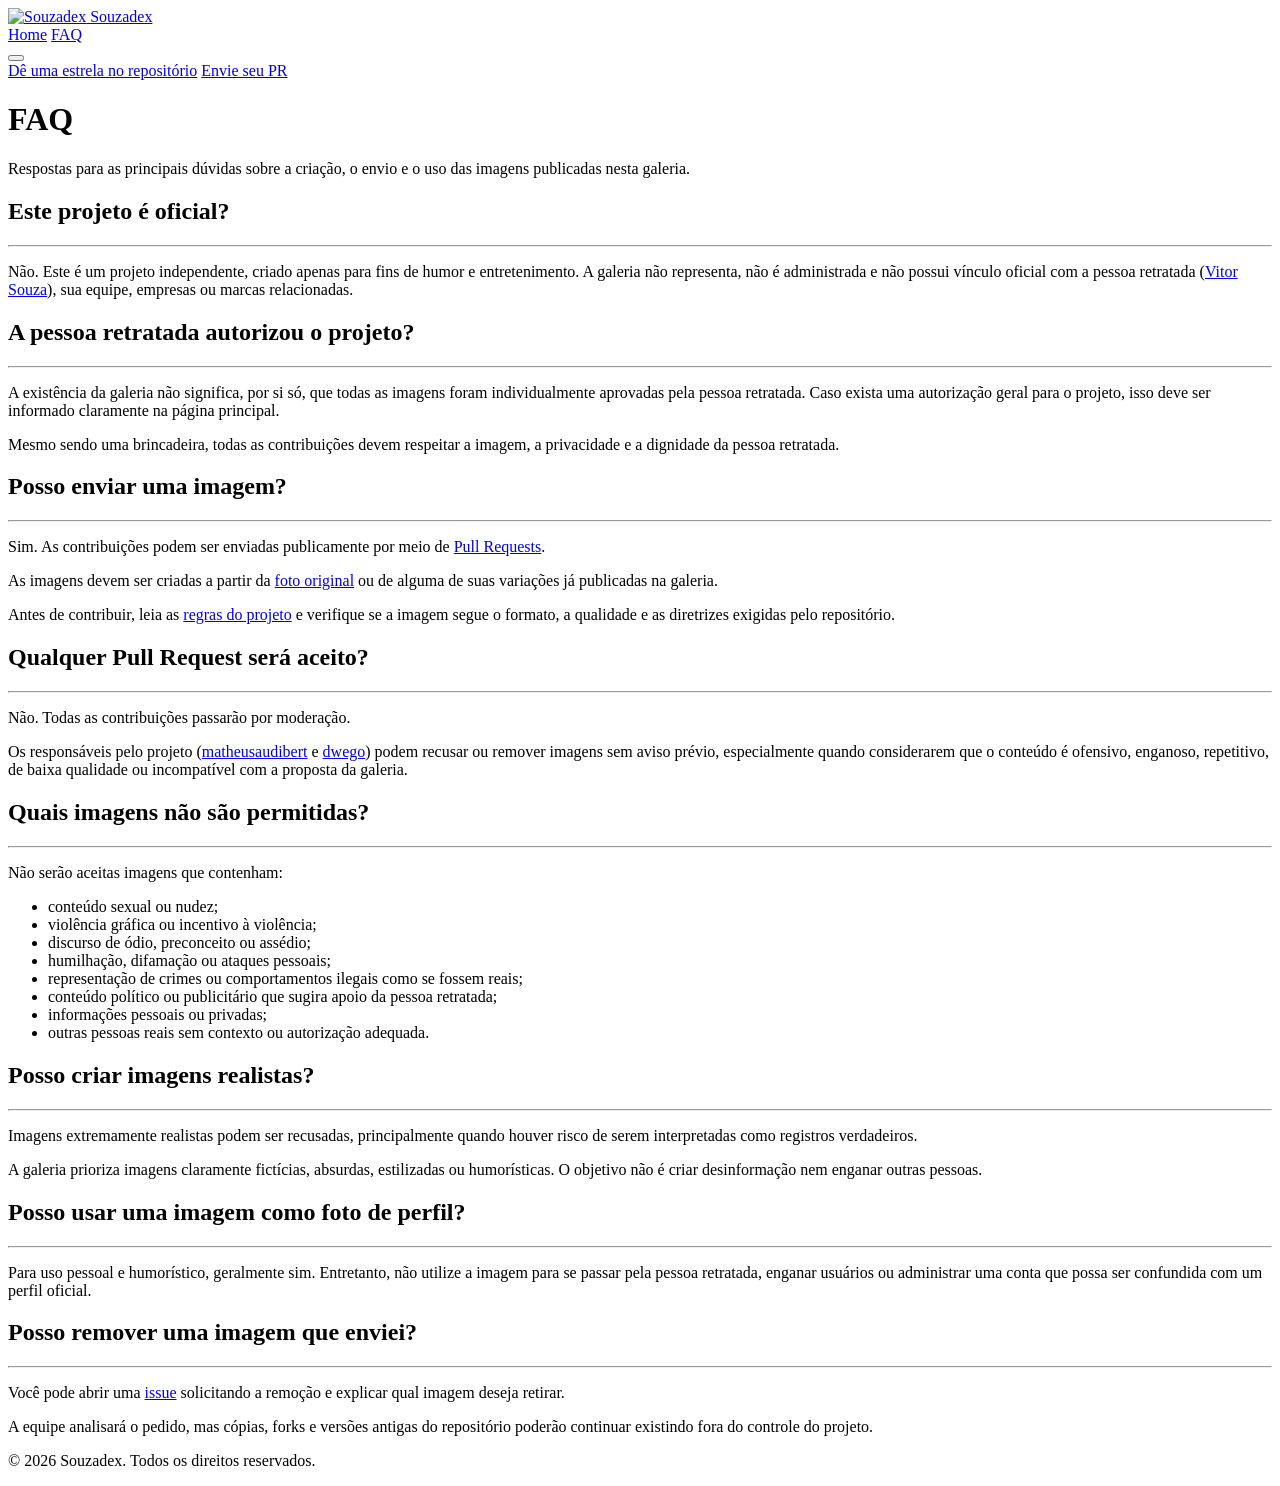
==== faq.html @ e67b4b1d "Refactor code structure for improved readability and maintainability" ====
<!DOCTYPE html>
<html lang="pt-BR">

<head>
  <meta charset="utf-8">
  <meta name="viewport" content="width=device-width, initial-scale=1">
  <title>Souzadex</title>
  <meta name="description" content="Galeria de fotos de IA do @souzaa.dev">
  <meta property="og:type" content="website">
  <meta property="og:title" content="Souzadex">
  <meta property="og:description" content="Galeria de fotos de IA do @souzaa.dev">
  <meta property="og:url" content="https://souzadex.vercel.app/faq.html">
  <meta property="og:image" content="https://souzadex.vercel.app/assets/preview.png">
  <meta property="og:image:width" content="968">
  <meta property="og:image:height" content="443">
  <meta name="twitter:card" content="summary_large_image">
  <meta name="twitter:title" content="Souzadex">
  <meta name="twitter:description" content="Galeria de fotos de IA do @souzaa.dev">
  <meta name="twitter:image" content="https://souzadex.vercel.app/assets/preview.png">
  <link rel="icon" href="assets/icon.ico" type="image/x-icon">
  <link rel="stylesheet" href="styles/style.css">
</head>

<body>
  <header class="header">
    <div class="container header-inner">
      <a class="brand" href="./">
        <img class="brand-mark" src="assets/logo.png" alt="Souzadex" width="42" height="42">
        Souzadex
      </a>
      <nav class="header-nav">
        <a href="index.html">Home</a>
        <a href="faq.html">FAQ</a>
      </nav>
      <button class="menu-toggle" type="button" aria-label="Abrir menu" aria-expanded="false">
        <span></span>
        <span></span>
        <span></span>
      </button>
      <nav class="header-links">
        <a href="https://github.com/matheusaudibert/souzadex" target="_blank" rel="noopener">Dê uma estrela
          no repositório</a>
        <a href="https://github.com/matheusaudibert/souzadex/blob/main/CONTRIBUTING.md#enviando-um-souza"
          target="_blank" rel="noopener">Envie seu PR</a>
      </nav>
    </div>
  </header>

  <main class="container faq">
    <h1 class="faq-title">FAQ</h1>
    <p class="faq-subtitle">Respostas para as principais dúvidas sobre a criação, o envio e o uso das imagens
      publicadas nesta galeria.</p>

    <section class="faq-item">
      <h2>Este projeto é oficial?</h2>
      <hr>
      <p>Não. Este é um projeto independente, criado apenas para fins de humor e entretenimento. A galeria não
        representa, não é administrada e não possui vínculo oficial com a pessoa retratada (<a
          href="https://github.com/vsouzx" target="_blank" rel="noopener">Vitor Souza</a>), sua equipe, empresas ou
        marcas relacionadas.</p>
    </section>

    <section class="faq-item">
      <h2>A pessoa retratada autorizou o projeto?</h2>
      <hr>
      <p>A existência da galeria não significa, por si só, que todas as imagens foram individualmente aprovadas pela
        pessoa retratada. Caso exista uma autorização geral para o projeto, isso deve ser informado claramente na
        página principal.</p>
      <p>Mesmo sendo uma brincadeira, todas as contribuições devem respeitar a imagem, a privacidade e a dignidade da
        pessoa retratada.</p>
    </section>

    <section class="faq-item">
      <h2>Posso enviar uma imagem?</h2>
      <hr>
      <p>Sim. As contribuições podem ser enviadas publicamente por meio de <a
          href="https://github.com/matheusaudibert/souzadex/pulls" target="_blank" rel="noopener">Pull Requests</a>.</p>
      <p>As imagens devem ser criadas a partir da <a href="souza.html?foto=original.jpeg">foto original</a> ou de
        alguma de suas variações já publicadas na galeria.</p>
      <p>Antes de contribuir, leia as <a href="https://github.com/matheusaudibert/souzadex/blob/main/CONTRIBUTING.md"
          target="_blank" rel="noopener">regras do projeto</a> e verifique se a imagem segue o formato, a qualidade e as
        diretrizes exigidas pelo repositório.</p>
    </section>

    <section class="faq-item">
      <h2>Qualquer Pull Request será aceito?</h2>
      <hr>
      <p>Não. Todas as contribuições passarão por moderação.</p>
      <p>Os responsáveis pelo projeto (<a href="https://github.com/matheusaudibert" target="_blank"
          rel="noopener">matheusaudibert</a> e <a href="https://github.com/dwego" target="_blank"
          rel="noopener">dwego</a>) podem recusar ou remover imagens sem aviso prévio, especialmente quando
        considerarem que o conteúdo é ofensivo, enganoso, repetitivo, de baixa qualidade ou incompatível com a proposta
        da galeria.</p>
    </section>

    <section class="faq-item">
      <h2>Quais imagens não são permitidas?</h2>
      <hr>
      <p>Não serão aceitas imagens que contenham:</p>
      <ul>
        <li>conteúdo sexual ou nudez;</li>
        <li>violência gráfica ou incentivo à violência;</li>
        <li>discurso de ódio, preconceito ou assédio;</li>
        <li>humilhação, difamação ou ataques pessoais;</li>
        <li>representação de crimes ou comportamentos ilegais como se fossem reais;</li>
        <li>conteúdo político ou publicitário que sugira apoio da pessoa retratada;</li>
        <li>informações pessoais ou privadas;</li>
        <li>outras pessoas reais sem contexto ou autorização adequada.</li>
      </ul>
    </section>

    <section class="faq-item">
      <h2>Posso criar imagens realistas?</h2>
      <hr>
      <p>Imagens extremamente realistas podem ser recusadas, principalmente quando houver risco de serem interpretadas
        como registros verdadeiros.</p>
      <p>A galeria prioriza imagens claramente fictícias, absurdas, estilizadas ou humorísticas. O objetivo não é criar
        desinformação nem enganar outras pessoas.</p>
    </section>

    <section class="faq-item">
      <h2>Posso usar uma imagem como foto de perfil?</h2>
      <hr>
      <p>Para uso pessoal e humorístico, geralmente sim. Entretanto, não utilize a imagem para se passar pela pessoa
        retratada, enganar usuários ou administrar uma conta que possa ser confundida com um perfil oficial.</p>
    </section>

    <section class="faq-item">
      <h2>Posso remover uma imagem que enviei?</h2>
      <hr>
      <p>Você pode abrir uma <a href="https://github.com/matheusaudibert/souzadex/issues" target="_blank"
          rel="noopener">issue</a> solicitando a remoção e explicar qual imagem deseja retirar.</p>
      <p>A equipe analisará o pedido, mas cópias, forks e versões antigas do repositório poderão continuar existindo
        fora do controle do projeto.</p>
    </section>
  </main>

  <footer class="footer">
    <div class="container">
      <p>© 2026 Souzadex. Todos os direitos reservados.</p>
    </div>
  </footer>

  <script src="scripts/menu.js"></script>
</body>

</html>
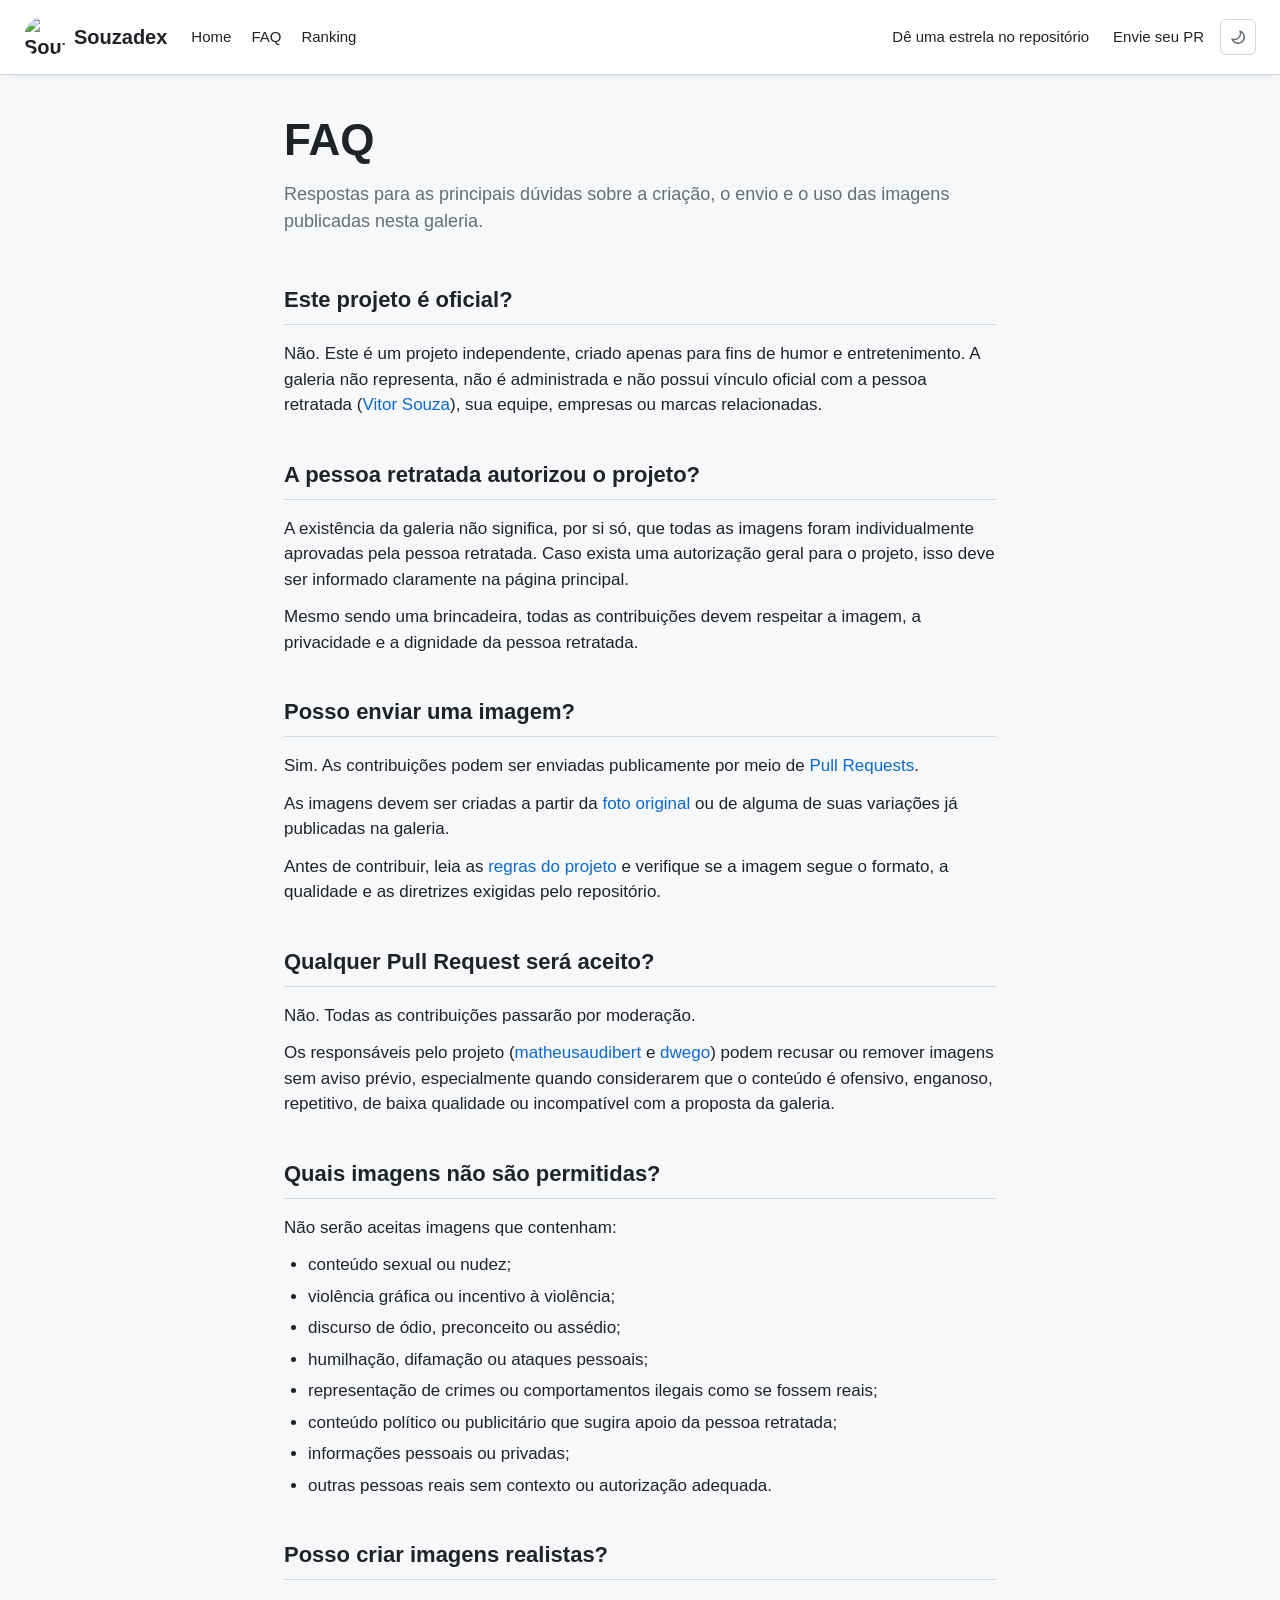
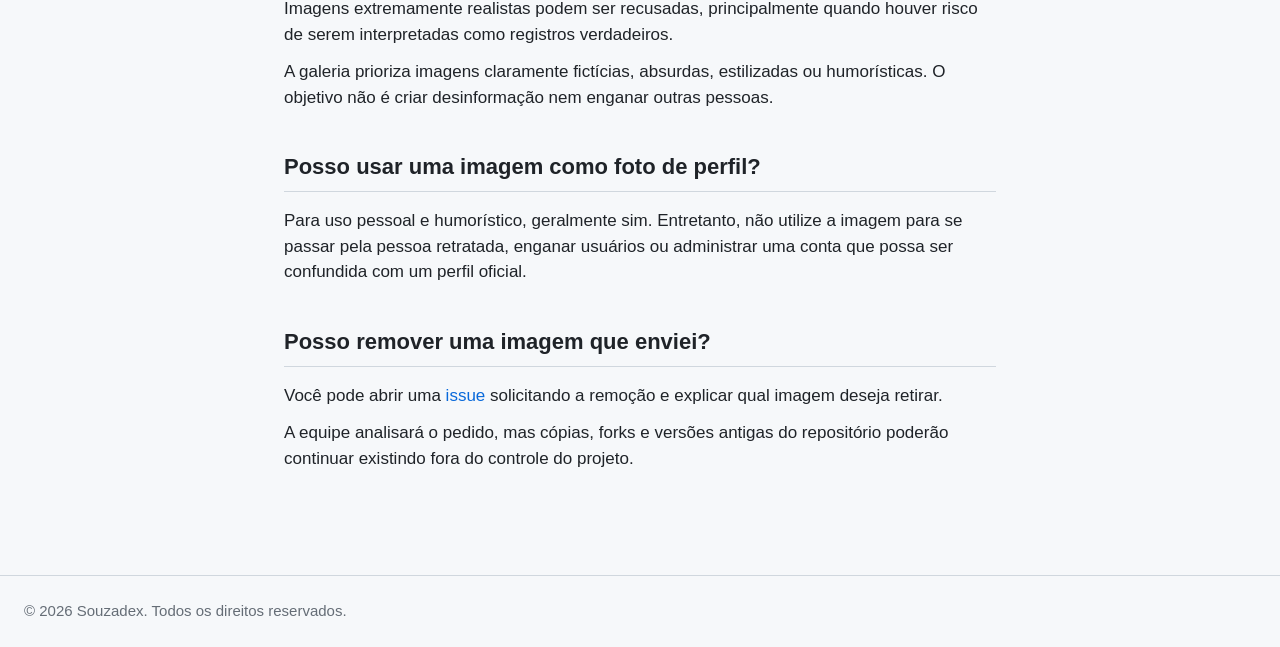
==== commit a16e462c: "Merge pull request #50 from matheusaudibert/feature/dark-mode feat: implement dark mode toggle funct" ====
--- a/faq.html
+++ b/faq.html
@@ -19,6 +19,7 @@
   <meta name="twitter:image" content="https://souzadex.vercel.app/assets/preview.png">
   <link rel="icon" href="assets/icon.ico" type="image/x-icon">
   <link rel="stylesheet" href="styles/style.css">
+  <script src="scripts/theme.js"></script>
 </head>
 
 <body>
@@ -31,6 +32,7 @@
       <nav class="header-nav">
         <a href="index.html">Home</a>
         <a href="faq.html">FAQ</a>
+        <a href="ranking.html">Ranking</a>
       </nav>
       <button class="menu-toggle" type="button" aria-label="Abrir menu" aria-expanded="false">
         <span></span>
@@ -43,6 +45,14 @@
         <a href="https://github.com/matheusaudibert/souzadex/blob/main/CONTRIBUTING.md#enviando-um-souza"
           target="_blank" rel="noopener">Envie seu PR</a>
       </nav>
+      <button class="theme-toggle" type="button" aria-label="Alternar tema">
+        <svg class="icon-moon" width="16" height="16" viewBox="0 0 16 16" fill="currentColor" aria-hidden="true">
+          <path d="M9.598 1.591a.749.749 0 0 1 .785-.175 7.001 7.001 0 1 1-8.967 8.967.75.75 0 0 1 .961-.96 5.5 5.5 0 0 0 7.046-7.046.75.75 0 0 1 .175-.786Zm1.616 1.945a7 7 0 0 1-7.678 7.678 5.499 5.499 0 1 0 7.678-7.678Z"/>
+        </svg>
+        <svg class="icon-sun" width="16" height="16" viewBox="0 0 16 16" fill="currentColor" aria-hidden="true">
+          <path d="M8 12a4 4 0 1 1 0-8 4 4 0 0 1 0 8Zm0-1.5a2.5 2.5 0 1 0 0-5 2.5 2.5 0 0 0 0 5Zm5.657-8.157a.75.75 0 0 1 0 1.061l-1.061 1.06a.749.749 0 0 1-1.275-.326.749.749 0 0 1 .215-.734l1.06-1.06a.75.75 0 0 1 1.06 0Zm-9.193 9.193a.75.75 0 0 1 0 1.06l-1.06 1.061a.75.75 0 1 1-1.061-1.06l1.06-1.061a.75.75 0 0 1 1.061 0ZM8 0a.75.75 0 0 1 .75.75v1.5a.75.75 0 0 1-1.5 0V.75A.75.75 0 0 1 8 0ZM3 8a.75.75 0 0 1-.75.75H.75a.75.75 0 0 1 0-1.5h1.5A.75.75 0 0 1 3 8Zm13 0a.75.75 0 0 1-.75.75h-1.5a.75.75 0 0 1 0-1.5h1.5A.75.75 0 0 1 16 8Zm-8 5a.75.75 0 0 1 .75.75v1.5a.75.75 0 0 1-1.5 0v-1.5A.75.75 0 0 1 8 13Zm3.536-1.464a.75.75 0 0 1 1.06 0l1.061 1.06a.75.75 0 0 1-1.06 1.061l-1.061-1.06a.75.75 0 0 1 0-1.061ZM2.343 2.343a.75.75 0 0 1 1.061 0l1.06 1.061a.751.751 0 0 1-.326 1.275.751.751 0 0 1-.734-.215l-1.06-1.06a.75.75 0 0 1 0-1.06Z"/>
+        </svg>
+      </button>
     </div>
   </header>
 
--- a/styles/style.css
+++ b/styles/style.css
@@ -0,0 +1,703 @@
+@font-face {
+  font-family: "Alliance No.1";
+  src: url("../assets/fonts/AllianceNo1-Regular.woff2") format("woff2");
+  font-weight: 400;
+  font-style: normal;
+  font-display: swap;
+}
+
+@font-face {
+  font-family: "Alliance No.1";
+  src: url("../assets/fonts/AllianceNo1-Medium.woff2") format("woff2");
+  font-weight: 500;
+  font-style: normal;
+  font-display: swap;
+}
+
+@font-face {
+  font-family: "Alliance No.1";
+  src: url("../assets/fonts/AllianceNo1-SemiBold.woff2") format("woff2");
+  font-weight: 600;
+  font-style: normal;
+  font-display: swap;
+}
+
+@font-face {
+  font-family: "Alliance No.1";
+  src: url("../assets/fonts/AllianceNo1-Bold.woff2") format("woff2");
+  font-weight: 700;
+  font-style: normal;
+  font-display: swap;
+}
+
+:root {
+  --bg: #f6f8fa;
+  --card-bg: #ffffff;
+  --border: #d0d7de;
+  --text: #1f2328;
+  --text-muted: #656d76;
+  --link: #0969da;
+  --focus-ring: rgba(9, 105, 218, 0.15);
+  --radius: 6px;
+  color-scheme: light;
+}
+
+:root[data-theme="dark"] {
+  --bg: #0d1117;
+  --card-bg: #161b22;
+  --border: #30363d;
+  --text: #e6edf3;
+  --text-muted: #8b949e;
+  --link: #4493f8;
+  --focus-ring: rgba(68, 147, 248, 0.25);
+  color-scheme: dark;
+}
+
+:root[data-theme="dark"] .header {
+  box-shadow: 0 2px 8px rgba(0, 0, 0, 0.4);
+}
+
+:root[data-theme="dark"] .card-image:hover {
+  box-shadow: 0 3px 12px rgba(0, 0, 0, 0.5);
+}
+
+* {
+  box-sizing: border-box;
+  margin: 0;
+  padding: 0;
+}
+
+html {
+  overflow-y: scroll;
+}
+
+body {
+  font-family: "Alliance No.1", -apple-system, BlinkMacSystemFont, "Segoe UI", "Noto Sans", Helvetica, Arial, sans-serif;
+  background: var(--bg);
+  color: var(--text);
+  font-size: 17px;
+  line-height: 1.5;
+}
+
+a {
+  color: var(--link);
+  text-decoration: none;
+}
+
+a:hover {
+  text-decoration: underline;
+}
+
+.container {
+  max-width: 1600px;
+  margin: 0 auto;
+  padding: 0 24px;
+}
+
+@media (max-width: 640px) {
+  .container {
+    padding: 0 8px;
+  }
+}
+
+/* Header */
+.header {
+  position: sticky;
+  top: 0;
+  z-index: 10;
+  background: var(--card-bg);
+  border-bottom: 1px solid var(--border);
+  box-shadow: 0 2px 8px rgba(31, 35, 40, 0.06);
+  margin-bottom: 32px;
+}
+
+.header-inner {
+  display: flex;
+  align-items: center;
+  gap: 16px;
+  padding-top: 16px;
+  padding-bottom: 16px;
+}
+
+.brand {
+  display: flex;
+  align-items: center;
+  gap: 8px;
+  font-size: 20px;
+  font-weight: 600;
+  color: var(--text);
+}
+
+.brand:hover {
+  text-decoration: none;
+}
+
+.brand-mark {
+  display: block;
+  width: 42px;
+  height: 42px;
+  border-radius: 50%;
+  object-fit: cover;
+}
+
+.header-nav {
+  display: flex;
+  align-items: center;
+  gap: 20px;
+  margin-left: 8px;
+  font-size: 15px;
+}
+
+.header-nav a {
+  color: var(--text);
+}
+
+.header-links {
+  display: flex;
+  align-items: center;
+  gap: 24px;
+  margin-left: auto;
+  font-size: 15px;
+}
+
+.header-links a {
+  color: var(--text);
+}
+
+.download-original {
+  display: inline-flex;
+  align-items: center;
+  gap: 6px;
+  padding: 5px 12px;
+  color: var(--text-muted);
+  border: 1px solid var(--border);
+  border-radius: var(--radius);
+  transition: color 0.15s ease, border-color 0.15s ease;
+}
+
+.header-links a.download-original {
+  color: var(--text-muted);
+}
+
+.download-original:hover {
+  color: var(--link);
+  border-color: var(--link);
+  text-decoration: none;
+}
+
+.menu-toggle {
+  display: none;
+  flex-direction: column;
+  justify-content: center;
+  gap: 5px;
+  width: 40px;
+  height: 40px;
+  margin-left: auto;
+  padding: 10px 9px;
+  background: none;
+  border: 1px solid var(--border);
+  border-radius: var(--radius);
+  cursor: pointer;
+}
+
+.theme-toggle {
+  display: inline-flex;
+  align-items: center;
+  justify-content: center;
+  flex-shrink: 0;
+  width: 36px;
+  height: 36px;
+  color: var(--text-muted);
+  background: none;
+  border: 1px solid var(--border);
+  border-radius: var(--radius);
+  cursor: pointer;
+  transition: color 0.15s ease, border-color 0.15s ease;
+}
+
+.theme-toggle:hover {
+  color: var(--link);
+  border-color: var(--link);
+}
+
+.theme-toggle .icon-sun {
+  display: none;
+}
+
+:root[data-theme="dark"] .theme-toggle .icon-sun {
+  display: block;
+}
+
+:root[data-theme="dark"] .theme-toggle .icon-moon {
+  display: none;
+}
+
+.menu-toggle span {
+  display: block;
+  width: 100%;
+  height: 2px;
+  background: var(--text);
+  border-radius: 1px;
+  transition: transform 0.2s ease, opacity 0.2s ease;
+}
+
+@media (max-width: 768px) {
+  .menu-toggle {
+    display: flex;
+  }
+
+  .menu-open .menu-toggle span:nth-child(1) {
+    transform: translateY(7px) rotate(45deg);
+  }
+
+  .menu-open .menu-toggle span:nth-child(2) {
+    opacity: 0;
+  }
+
+  .menu-open .menu-toggle span:nth-child(3) {
+    transform: translateY(-7px) rotate(-45deg);
+  }
+
+  .header-links {
+    display: none;
+    position: absolute;
+    top: 100%;
+    left: 0;
+    right: 0;
+    flex-direction: column;
+    align-items: stretch;
+    gap: 0;
+    margin: 0;
+    padding: 4px 24px;
+    background: var(--card-bg);
+    border-bottom: 1px solid var(--border);
+    box-shadow: 0 8px 16px rgba(31, 35, 40, 0.1);
+  }
+
+  .menu-open .header-links {
+    display: flex;
+  }
+
+  .header-links a {
+    padding: 12px 0;
+  }
+
+  .header-links a + a {
+    border-top: 1px solid var(--border);
+  }
+
+  .header-links a.download-original {
+    color: var(--text);
+    border: 0;
+    border-radius: 0;
+  }
+}
+
+/* Grid */
+.grid {
+  display: grid;
+  grid-template-columns: repeat(4, 1fr);
+  gap: 32px;
+  padding-bottom: 32px;
+}
+
+@media (max-width: 1024px) {
+  .grid {
+    grid-template-columns: repeat(3, 1fr);
+  }
+}
+
+@media (max-width: 768px) {
+  .grid {
+    grid-template-columns: repeat(2, 1fr);
+  }
+}
+
+@media (max-width: 480px) {
+  .grid {
+    grid-template-columns: 1fr;
+  }
+
+  .search-control {
+    flex-basis: 100%;
+    max-width: none;
+  }
+}
+
+/* Toolbar */
+.toolbar {
+  display: flex;
+  flex-wrap: wrap;
+  align-items: center;
+  justify-content: space-between;
+  gap: 16px;
+  margin-bottom: 24px;
+}
+
+.search-control {
+  flex: 1 1 240px;
+  max-width: 320px;
+}
+
+.search-control input[type="search"] {
+  width: 100%;
+  font-family: inherit;
+  font-size: 15px;
+  color: var(--text);
+  background: var(--card-bg);
+  border: 1px solid var(--border);
+  border-radius: var(--radius);
+  padding: 8px 12px;
+  transition: border-color 0.15s ease, box-shadow 0.15s ease;
+}
+
+.search-control input[type="search"]::placeholder {
+  color: var(--text-muted);
+}
+
+.search-control input[type="search"]:hover {
+  border-color: var(--text-muted);
+}
+
+.search-control input[type="search"]:focus {
+  outline: none;
+  border-color: var(--link);
+  box-shadow: 0 0 0 3px var(--focus-ring);
+}
+
+.page-size-control {
+  display: inline-flex;
+  align-items: center;
+  gap: 8px;
+  font-size: 15px;
+  color: var(--text-muted);
+}
+
+.page-size-control select {
+  font-family: inherit;
+  font-size: 15px;
+  color: var(--text);
+  background: var(--card-bg);
+  border: 1px solid var(--border);
+  border-radius: var(--radius);
+  padding: 6px 10px;
+  cursor: pointer;
+}
+
+.page-size-control select:hover {
+  border-color: var(--text-muted);
+}
+
+/* Pagination */
+.pagination {
+  display: flex;
+  flex-wrap: wrap;
+  align-items: center;
+  justify-content: center;
+  gap: 8px;
+  padding-bottom: 48px;
+}
+
+.pagination:empty {
+  display: none;
+}
+
+.page-link,
+.page-current,
+.page-disabled,
+.page-ellipsis {
+  display: inline-flex;
+  align-items: center;
+  justify-content: center;
+  min-width: 40px;
+  height: 40px;
+  padding: 0 12px;
+  border-radius: var(--radius);
+  font-size: 15px;
+}
+
+.page-link {
+  color: var(--text);
+  background: var(--card-bg);
+  border: 1px solid var(--border);
+  transition: box-shadow 0.15s ease, border-color 0.15s ease;
+}
+
+.page-link:hover {
+  text-decoration: none;
+  border-color: var(--text-muted);
+  box-shadow: 0 2px 8px rgba(31, 35, 40, 0.08);
+}
+
+.page-current {
+  color: #fff;
+  background: var(--link);
+  border: 1px solid var(--link);
+  font-weight: 600;
+}
+
+.page-disabled {
+  color: var(--text-muted);
+  background: var(--card-bg);
+  border: 1px solid var(--border);
+  opacity: 0.5;
+}
+
+.page-ellipsis {
+  color: var(--text-muted);
+}
+
+/* Card */
+.card-image {
+  display: block;
+  padding: 8px;
+  margin-bottom: 12px;
+  background: var(--card-bg);
+  border: 1px solid var(--border);
+  border-radius: var(--radius);
+  transition: box-shadow 0.15s ease, transform 0.15s ease;
+}
+
+.card-image:hover {
+  box-shadow: 0 3px 12px rgba(31, 35, 40, 0.15);
+  transform: translateY(-2px);
+}
+
+.card-image img {
+  display: block;
+  width: 100%;
+  aspect-ratio: 1;
+  object-fit: cover;
+  border-radius: calc(var(--radius) - 2px);
+}
+
+.card-info {
+  display: flex;
+  align-items: center;
+  justify-content: space-between;
+  gap: 8px;
+}
+
+.card-title {
+  font-size: 19px;
+  font-weight: 600;
+}
+
+.card-title a {
+  color: var(--text);
+}
+
+.card-number {
+  color: var(--text-muted);
+  font-weight: 400;
+  padding-right: 4px;
+}
+
+.card-authors {
+  display: flex;
+  flex-wrap: nowrap;
+  gap: 4px;
+}
+
+.card-authors img {
+  display: block;
+  border-radius: 4px;
+}
+
+.card-actions {
+  display: flex;
+  align-items: center;
+  gap: 8px;
+}
+
+.card-download {
+  display: flex;
+  align-items: center;
+  justify-content: center;
+  width: 36px;
+  height: 36px;
+  color: var(--text-muted);
+  background: var(--card-bg);
+  border: 1px solid var(--border);
+  border-radius: var(--radius);
+  transition: color 0.15s ease, border-color 0.15s ease;
+}
+
+.card-download:hover {
+  color: var(--link);
+  border-color: var(--link);
+}
+
+/* Detail page */
+.back-link {
+  font-size: 15px;
+  margin-left: auto;
+  color: var(--text-muted);
+}
+
+.detail-container {
+  display: flex;
+  justify-content: center;
+  padding-bottom: 48px;
+}
+
+.card-detail {
+  width: 100%;
+  max-width: 640px;
+}
+
+.card-detail .card-image:hover {
+  transform: none;
+}
+
+.card-detail .card-title {
+  font-size: 26px;
+}
+
+/* FAQ */
+.faq {
+  max-width: 760px;
+  padding-bottom: 64px;
+}
+
+.faq-title {
+  font-size: 44px;
+  font-weight: 700;
+  margin-bottom: 8px;
+}
+
+.faq-subtitle {
+  font-size: 18px;
+  color: var(--text-muted);
+  margin-bottom: 48px;
+}
+
+.faq-item {
+  margin-bottom: 40px;
+}
+
+.faq-item h2 {
+  font-size: 22px;
+  font-weight: 600;
+  margin-bottom: 8px;
+}
+
+.faq-item hr {
+  border: 0;
+  border-top: 1px solid var(--border);
+  margin-bottom: 16px;
+}
+
+.faq-item p {
+  margin-bottom: 12px;
+}
+
+.faq-item ul {
+  padding-left: 24px;
+}
+
+.faq-item li {
+  margin-bottom: 6px;
+}
+
+/* Ranking */
+.ranking {
+  max-width: 760px;
+  padding-bottom: 64px;
+}
+
+.ranking-title {
+  font-size: 44px;
+  font-weight: 700;
+  margin-bottom: 8px;
+}
+
+.ranking-subtitle {
+  font-size: 18px;
+  color: var(--text-muted);
+  margin-bottom: 48px;
+}
+
+.ranking-list {
+  display: flex;
+  flex-direction: column;
+  gap: 8px;
+}
+
+.ranking-item {
+  display: flex;
+  align-items: center;
+  gap: 16px;
+  padding: 16px 20px;
+  background: var(--card-bg);
+  border: 1px solid var(--border);
+  border-radius: var(--radius);
+}
+
+.ranking-position {
+  font-size: 17px;
+  font-weight: 700;
+  color: var(--text-muted);
+  min-width: 24px;
+  text-align: right;
+}
+
+.ranking-item--gold .ranking-position   { color: #bf8700; }
+.ranking-item--silver .ranking-position { color: #57606a; }
+.ranking-item--bronze .ranking-position { color: #953800; }
+
+:root[data-theme="dark"] .ranking-item--gold .ranking-position   { color: #d29922; }
+:root[data-theme="dark"] .ranking-item--silver .ranking-position { color: #b1bac4; }
+:root[data-theme="dark"] .ranking-item--bronze .ranking-position { color: #db6d28; }
+
+.ranking-avatar {
+  width: 48px;
+  height: 48px;
+  border-radius: 50%;
+  object-fit: cover;
+  flex-shrink: 0;
+}
+
+.ranking-name {
+  flex: 1;
+  font-size: 17px;
+  font-weight: 600;
+  color: var(--text);
+}
+
+.ranking-count {
+  font-size: 15px;
+  color: var(--text-muted);
+  white-space: nowrap;
+}
+
+/* Empty state */
+.empty {
+  padding: 48px 0;
+  text-align: center;
+  color: var(--text-muted);
+}
+
+/* Footer */
+.footer {
+  color: var(--text-muted);
+  font-size: 15px;
+}
+
+.footer .container {
+  border-top: 1px solid var(--border);
+  padding-top: 24px;
+  padding-bottom: 24px;
+}
+
+@media (max-width: 768px) {
+  .footer {
+    text-align: center;
+  }
+}
+
+@media (max-width: 640px) {
+  .header-links {
+    padding: 4px 8px;
+  }
+}
